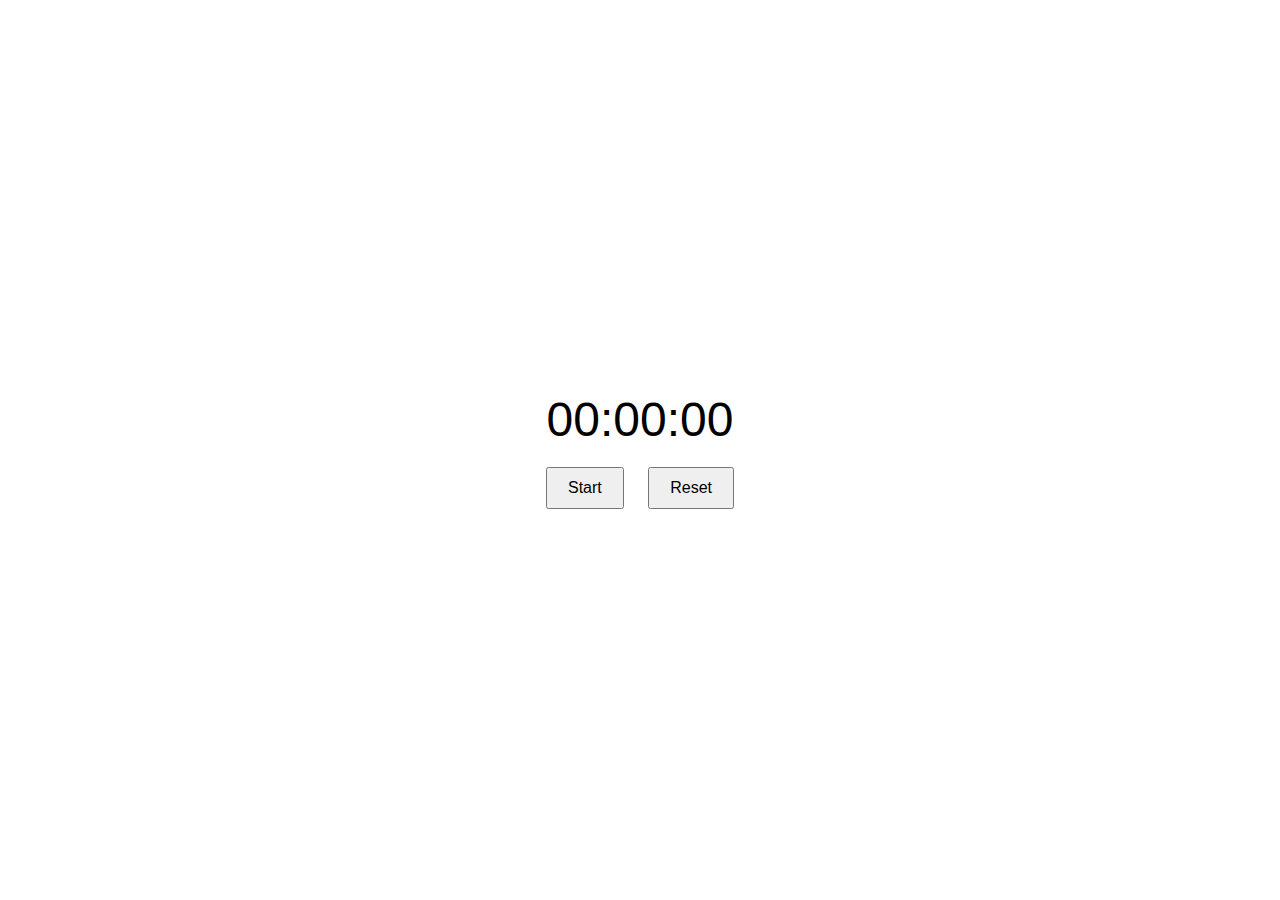
==== index.html @ ca77167a "change name of html file" ====
<!DOCTYPE html>
<html lang="en">
<head>
<meta charset="UTF-8">
<meta name="viewport" content="width=device-width, initial-scale=1.0">
<title>Stopwatch</title>
<link rel="stylesheet" href="./stopwatch-styles.css">
</head>
<body>
<div class="stopwatch">
  <div id="display">00:00:00</div>
  <button id="startStopBtn" onclick="startStop()">Start</button>
  <button id="resetBtn" onclick="reset()">Reset</button>
</div>
<script src="./stopwatch-script.js"></script>
</body>
</html>
---- stopwatch-styles.css ----
body {
  display: flex;
  justify-content: center;
  align-items: center;
  height: 100vh;
  margin: 0;
  font-family: Arial, sans-serif;
}

.stopwatch {
  text-align: center;
}

#display {
  font-size: 3rem;
  margin-bottom: 20px;
}

button {
  font-size: 1rem;
  padding: 10px 20px;
  margin: 0 10px;
  cursor: pointer;
}
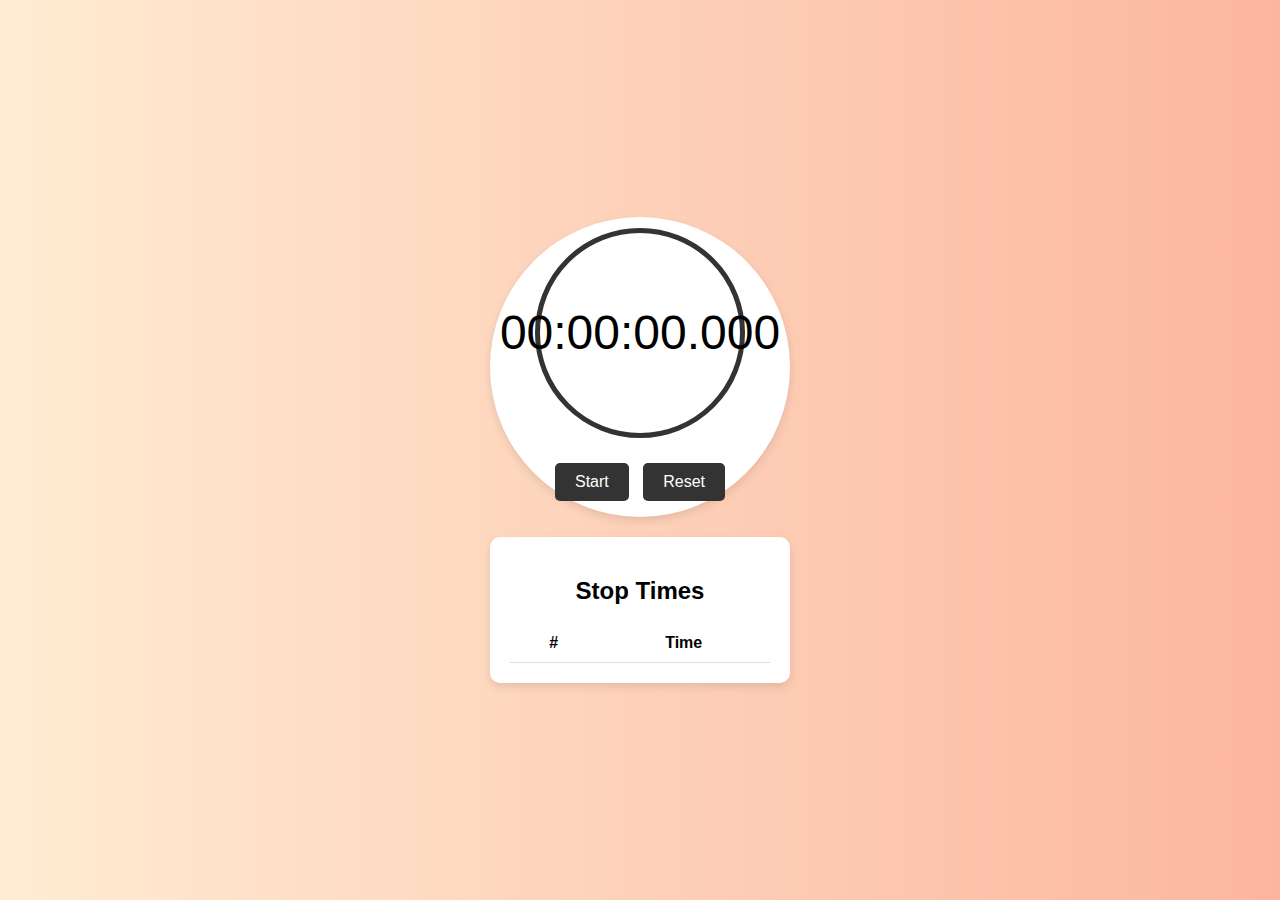
==== commit ad32cc06: "edited and made interface more attractive" ====
--- a/index.html
+++ b/index.html
@@ -7,11 +7,30 @@
 <link rel="stylesheet" href="./stopwatch-styles.css">
 </head>
 <body>
-<div class="stopwatch">
-  <div id="display">00:00:00</div>
-  <button id="startStopBtn" onclick="startStop()">Start</button>
-  <button id="resetBtn" onclick="reset()">Reset</button>
+<div class="container">
+  <div class="stopwatch">
+    <div id="clock-face">
+      <div id="display">00:00:00.000</div>
+    </div>
+    <div class="buttons">
+      <button id="startStopBtn" onclick="startStop()">Start</button>
+      <button id="resetBtn" onclick="reset()">Reset</button>
+    </div>
+  </div>
+  <div class="record-table">
+    <h2>Stop Times</h2>
+    <table>
+      <thead>
+        <tr>
+          <th>#</th>
+          <th>Time</th>
+        </tr>
+      </thead>
+      <tbody id="timeRecords">
+      </tbody>
+    </table>
+  </div>
 </div>
 <script src="./stopwatch-script.js"></script>
 </body>
-</html>
+</html>--- a/stopwatch-styles.css
+++ b/stopwatch-styles.css
@@ -1,24 +1,78 @@
 body {
+  font-family: Arial, sans-serif;
+  background: linear-gradient(to right, #ffecd2 0%, #fcb69f 100%);
   display: flex;
   justify-content: center;
   align-items: center;
   height: 100vh;
   margin: 0;
-  font-family: Arial, sans-serif;
+}
+
+.container {
+  text-align: center;
 }
 
 .stopwatch {
-  text-align: center;
+  background: #fff;
+  border-radius: 50%;
+  width: 300px;
+  height: 300px;
+  display: flex;
+  justify-content: center;
+  align-items: center;
+  flex-direction: column;
+  box-shadow: 0 4px 8px rgba(0, 0, 0, 0.1);
+  margin-bottom: 20px;
+}
+
+#clock-face {
+  border: 5px solid #333;
+  border-radius: 50%;
+  width: 200px;
+  height: 200px;
+  display: flex;
+  justify-content: center;
+  align-items: center;
+  font-size: 1.5em;
 }
 
 #display {
-  font-size: 3rem;
-  margin-bottom: 20px;
+  font-size: 2em;
+}
+
+.buttons {
+  margin-top: 20px;
 }
 
 button {
-  font-size: 1rem;
+  background: #333;
+  color: #fff;
+  border: none;
   padding: 10px 20px;
-  margin: 0 10px;
+  margin: 5px;
+  border-radius: 5px;
   cursor: pointer;
+  font-size: 1em;
 }
+
+button:hover {
+  background: #555;
+}
+
+.record-table {
+  background: #fff;
+  padding: 20px;
+  border-radius: 10px;
+  box-shadow: 0 4px 8px rgba(0, 0, 0, 0.1);
+}
+
+table {
+  width: 100%;
+  border-collapse: collapse;
+}
+
+th, td {
+  padding: 10px;
+  text-align: center;
+  border-bottom: 1px solid #ddd;
+}